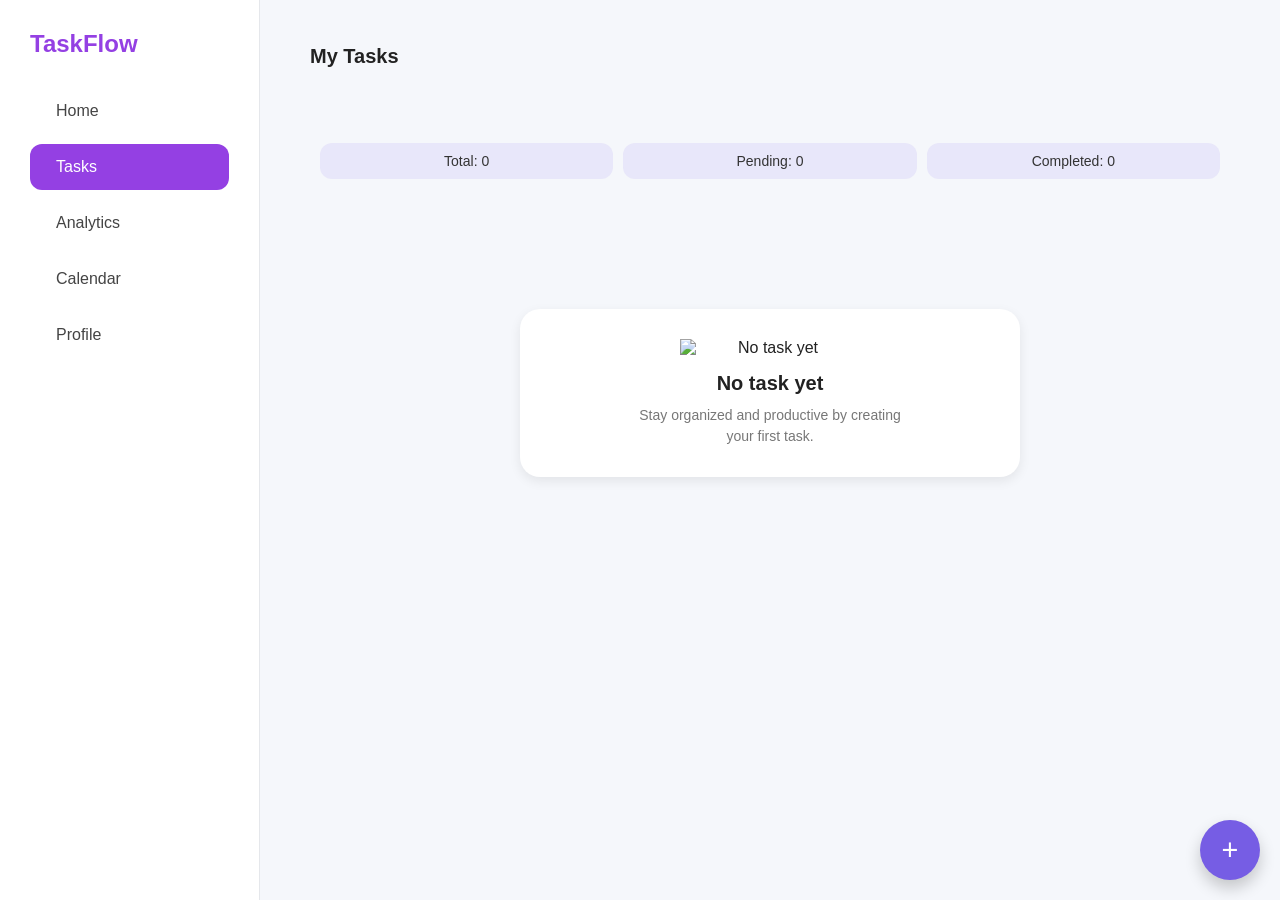
==== index.html @ 69f1e605 "update" ====
<!DOCTYPE html>
<html lang="en">
<head>
    <meta charset="UTF-8">
    <meta name="viewport" content="width=device-width, initial-scale=1.0">
    <title>My Tasks</title>
    <link rel="stylesheet" href="css/task.css">
    <link rel="stylesheet" href="css/style.css">
    <link rel="stylesheet" href="css/responsive.css">
    
</head>
<body>
<div class="app">
    <aside class="sidebar">

        <h2>TaskFlow</h2>

        <nav>

            <a href="dashboard.html">
                <i data-lucide="house"></i>
                <span>Home</span>
            </a>

            <a href="index.html" class="active">
                <i data-lucide="check-square"></i>
                <span>Tasks</span>
            </a>

            <a href="analytics.html">
                <i data-lucide="bar-chart-3"></i>
                <span>Analytics</span>
            </a>

            <a href="calendar.html">
                <i data-lucide="calendar-days"></i>
                <span>Calendar</span>
            </a>

            <a href="profile.html">
                <i data-lucide="user"></i>
                <span>Profile</span>
            </a>

        </nav>

    </aside>

    <main class="dashboards">
        <div class="header-div">
            <div class="header-title">
                <h2>My Tasks</h2>    
            </div>
            <div class="icons">
                <a href="#">
                    <i class="bx bx-search"></i>
                </a>
            </div>
        </div>

        <!-- ALL CONTENT TO HIDE WHEN FORM OPENS -->
        <div id="main-content">
            <div class="dashboard">
                <div class="box">
                    <p>Total: <span id="total-count">0</span></p>
                </div>
                <div class="box">
                    <p>Pending: <span id="pending-count">0</span></p>
                </div>
                <div class="box">
                    <p>Completed: <span id="completed-count">0</span></p>
                </div>
            </div>

            <div class="container" id="empty-state">
                <img src="asset/no task.png" alt="No task yet">
                <h2>No task yet</h2>
                <p>Stay organized and productive by creating your first task.</p>
            </div>

            <div class="task-grid" id="task-grid">
            
            </div>
        </div>

        <!-- ADD BUTTON - ALWAYS VISIBLE -->
        <button id="open-form" class="add-btn">+</button>

        <!-- Load External Form -->
        <div id="form-container"></div>

    </main>
</div>

<div class="bottom-nav">

    <a href="dashboard.html"  class="nav-item">
        <i data-lucide="house"></i>
        <span>Home</span>
    </a>

    <a href="index.html" class="nav-item active">
        <i data-lucide="check-square"></i>
        <span>Tasks</span>
    </a>

    <a href="analytics.html" class="nav-item">
        <i data-lucide="bar-chart-3"></i>
        <span>Analytics</span>
    </a>

    <a href="calendar.html" class="nav-item">
        <i data-lucide="calendar-days"></i>
        <span>Calendar</span>
    </a>

    <a href="profile.html" class="nav-item">
        <i data-lucide="user"></i>
        <span>Profile</span>
    </a>

</div>
<script src="https://unpkg.com/lucide@latest"></script>
<script>lucide.createIcons();</script>
<script src="task.js"></script>
</body>
</html>
---- css/task.css ----
* {
    margin: 0;
    padding: 0;
    box-sizing: border-box;
    font-family: 'Segoe UI', Roboto, sans-serif;
}

:root {
    --primary-color: #765DE4;
    --secondary-color: #F5F5F5;
    --text-color: #333;
    --secondary-text-color: #000;
    --background-color: #fff;
    --card-bg: #ffffff;
    --border-radius: 12px;
    --shadow: 0 4px 12px rgba(0, 0, 0, 0.08);
}

.app{
    display: grid;
    grid-template-columns:260px 1fr;
    min-height:100vh;
}

body {
    background: var(--background-color);
    color: var(--text-color);
}

/* ==========================
   SIDEBAR
========================== */

.sidebar{
    background:white;
    border-right:1px solid var(--border);
    padding:30px;
}

.sidebar h2{
    color:var(--primary);
    margin-bottom:30px;
}

.sidebar nav{
    display:flex;
    flex-direction:column;
    gap:10px;
}

.sidebar a{
    padding:14px;
    border-radius:12px;
    color:#444;
    transition:.3s;
}

.sidebar a:hover,
.sidebar a.active{
    background:var(--primary);
    color:white;
}

/* --- Navbar --- */
.dashboards{
    padding:30px;
    padding-bottom:100px;
}

.header-div {
    display:flex;
    justify-content:space-between;
    align-items:center;
    margin-bottom:30px;
}

.header-title {
    display: flex;
    justify-content: space-between;
    align-items: center;
    padding: 15px 20px;
    font-size: 18px;
}

.header-title h2 {
    font-size: 20px;
}

.icons {
    display: flex;
    align-items:center;
    gap:15px;
    font-size: 22px;
}

.icons a {
    color: var(--text-color);
    text-decoration: none;
}

.bottom-nav{
    display: none;
}

/* --- Dashboard --- */
.dashboard {
    display: flex;
    justify-content: center;
    gap: 10px;
    margin: 10px 0;
    padding: 0 10px;
    flex-wrap: wrap;
}

.dashboard .box {
    background: rgba(118, 93, 228, 0.1);
    padding: 10px 15px;
    border-radius: var(--border-radius);
    font-size: 14px;
    color: var(--text-color);
    flex: 1 1 100px;
    text-align: center;
}

/* --- Empty State --- */
.container {
    display: flex;
    flex-direction: column;
    justify-content: center;
    align-items: center;
    text-align: center;
    max-width: 500px;
    margin: 30px auto;
    padding: 30px 20px;
    border-radius: 20px;
    box-shadow: var(--shadow);
    background: var(--card-bg);
}

.container img {
    width: 180px;
    height: auto;
    margin-bottom: 15px;
}

.container h2 {
    font-size: 20px;
    margin-bottom: 10px;
}

.container p {
    color: #777;
    max-width: 280px;
    line-height: 1.5;
    font-size: 14px;
}

/* --- Add Button --- */
.add-btn {
    position: fixed;
    bottom: 20px;
    right: 20px;
    width: 60px;
    height: 60px;
    border: none;
    border-radius: 50%;
    background: var(--primary-color);
    color: white;
    font-size: 1.8rem;
    cursor: pointer;
    box-shadow: 0 8px 16px rgba(0, 0, 0, 0.2);
    z-index: 200;
    transition: all 0.3s ease;
}

.add-btn:hover {
    transform: scale(1.1);
    box-shadow: 0 0 15px var(--primary-color);
}

/* --- Task Form --- */
.task-model {
    display: none;
    flex-direction: column;
    gap: 18px;
    max-width: 450px;
    margin: 20px auto;
    border: 2px solid var(--primary-color);
    border-radius: 20px;
    box-shadow: var(--shadow);
    padding: 25px 20px;
    background: var(--card-bg);
    width: 90%;
}

.back-btn {
    background: none;
    border: none;
    color: var(--primary-color);
    font-size: 16px;
    cursor: pointer;
    margin-bottom: 5px;
    text-align: left;
}

.task-model h2 {
    font-size: 20px;
    text-align: center;
}

.form-group {
    display: flex;
    flex-direction: column;
    gap: 6px;
}

.form-group label {
    font-size: 14px;
    color: var(--text-color);
    font-weight: 500;
}

.task-model input,
.task-model textarea {
    width: 100%;
    padding: 12px;
    border: 1px solid #ddd;
    border-radius: var(--border-radius);
    font-size: 14px;
    background: var(--card-bg);
    color: var(--text-color);
}

.task-model input:focus,
.task-model textarea:focus {
    border-color: var(--primary-color);
    outline: none;
    border-width: 2px;
}

.due {
    display: grid;
    grid-template-columns: 1fr 1fr;
    gap: 15px;
}

/* --- Buttons Group --- */
.cate-group, .priority-group {
    display: flex;
    flex-wrap: wrap;
    gap: 8px;
    margin-top: 4px;
}

.cate-btn, .priority-btn {
    padding: 8px 14px;
    background-color: rgba(118, 93, 228, 0.2);
    border-radius: 20px;
    color: var(--secondary-text-color);
    border: none;
    cursor: pointer;
    font-size: 13px;
    transition: all 0.3s ease;
}

.cate-btn.active, .priority-btn.active {
    background-color: var(--primary-color);
    color: white;
}

.save-btn {
    width: 100%;
    padding: 12px;
    background: var(--primary-color);
    color: white;
    border: none;
    border-radius: var(--border-radius);
    font-size: 15px;
    font-weight: 600;
    cursor: pointer;
    transition: transform 0.2s;
}

.save-btn:hover {
    transform: translateY(-2px);
}

/* --- Task Grid --- */
.task-grid {
    display: grid;
    grid-template-columns: repeat(auto-fit, minmax(280px, 1fr));
    gap: 15px;
    padding: 15px;
    max-width: 1200px;
    margin: 0 auto;
}

.task-card {
    background: var(--card-bg);
    border: 1px solid #eee;
    border-radius: 16px;
    padding: 18px;
    box-shadow: var(--shadow);
    transition: 0.2s;
    /* ✅ Fix text overflow */
    overflow: hidden;
    word-wrap: break-word;
    white-space: normal;
}

.task-card.completed {
    opacity: 0.6;
    text-decoration: line-through;
}

.card-header {
    display: flex;
    justify-content: space-between;
    align-items: flex-start;
    margin-bottom: 10px;
    /* ✅ Prevent title overflow */
    flex-wrap: wrap;
    gap: 8px;
}

.card-header h3 {
    font-size: 16px;
    color: var(--secondary-text-color);
    /* ✅ Wrap long text */
    word-break: break-all;
    line-height: 1.4;
}

.card-icons span {
    padding: 5px 8px;
    border-radius: 6px;
    cursor: pointer;
    margin-left: 4px;
    font-size: 16px;
    border: 1px solid var(--text-color);
    flex-shrink: 0;
}

.complete-btn { color: green; }
.delete-btn { color: red; }

.card-body {
    color: #666;
    font-size: 14px;
    line-height: 1.5;
    margin-bottom: 12px;
    /* ✅ Fix description overflow */
    word-wrap: break-word;
    overflow-wrap: break-word;
    white-space: normal;
}

.card-footer {
    display: flex;
    gap: 8px;
    flex-wrap: wrap;
    margin-bottom: 8px;
}

.priority-high {
    background: #ff4d4d;
    color: white;
    padding: 4px 10px;
    border-radius: 12px;
    font-size: 12px;
    flex-shrink: 0;
}
.priority-medium {
    background: #ffb84d;
    color: white;
    padding: 4px 10px;
    border-radius: 12px;
    font-size: 12px;
    flex-shrink: 0;
}
.priority-low {
    background: #28a745;
    color: white;
    padding: 4px 10px;
    border-radius: 12px;
    font-size: 12px;
    flex-shrink: 0;
}

.task-cate {
    background: rgba(118, 93, 228, 0.15);
    color: var(--primary-color);
    padding: 4px 10px;
    border-radius: 12px;
    font-size: 12px;
    font-weight: 600;
    flex-shrink: 0;
}

.card-deadline {
    display: flex;
    justify-content: space-between;
    font-size: 12px;
    color: #777;
    border-top: 1px solid #eee;
    padding-top: 8px;
    flex-wrap: wrap;
    gap: 4px;
}



/* ==========================
   DARK MODE
========================== */

body.dark {
    background: #121212;
    color: #e0e0e0;
}

/* Sidebar */
body.dark .sidebar {
    background: #1a1a2e;
    border-right-color: #2a2a2a;
}

body.dark .sidebar a {
    color: #ccc;
}

body.dark .sidebar a:hover,
body.dark .sidebar a.active {
    background: #7c3aed;
    color: white;
}

/* Header & page text */
body.dark .header-title h2,
body.dark h2,
body.dark h3 {
    color: #e0e0e0;
}

body.dark .icons a {
    color: #e0e0e0;
}

/* Stats boxes */
body.dark .dashboard .box {
    background: rgba(118, 93, 228, 0.25);
    color: #e0e0e0;
}

/* Task cards */
body.dark .task-card {
    background: #1e1e1e;
    border-color: #333;
    color: #e0e0e0;
}

body.dark .card-header h3 {
    color: #e0e0e0;
}

body.dark .card-body,
body.dark .card-body p {
    color: #bbb;
}

body.dark .card-deadline {
    color: #aaa;
    border-top-color: #333;
}

body.dark .card-icons span {
    border-color: #555;
    color: #ccc;
}

body.dark .complete-btn { color: #4ade80; }
body.dark .delete-btn   { color: #f87171; }

/* Category & priority tags */
body.dark .task-cate {
    background: rgba(118, 93, 228, 0.3);
    color: #c4b5fd;
}

/* Empty state */
body.dark .container {
    background: #1e1e1e;
    color: #e0e0e0;
}

body.dark .container p {
    color: #aaa;
}

/* Create task form */
body.dark .task-model {
    background: #1e1e1e;
    border-color: #7c3aed;
    color: #e0e0e0;
}

body.dark .task-model h2 {
    color: #e0e0e0;
}

body.dark .form-group label {
    color: #ccc;
}

body.dark .task-model input,
body.dark .task-model textarea {
    background: #2a2a2a;
    border-color: #444;
    color: #e0e0e0;
}

body.dark .task-model input::placeholder,
body.dark .task-model textarea::placeholder {
    color: #666;
}

body.dark .task-model input:focus,
body.dark .task-model textarea:focus {
    border-color: #7c3aed;
}

body.dark .cate-btn,
body.dark .priority-btn {
    background: rgba(118, 93, 228, 0.25);
    color: #e0e0e0;
}

body.dark .cate-btn.active,
body.dark .priority-btn.active {
    background: #7c3aed;
    color: white;
}

body.dark .back-btn {
    color: #a78bfa;
}
---- css/style.css ----
/* ==========================
   GLOBAL
========================== */

*{
    margin:0;
    padding:0;
    box-sizing:border-box;
    font-family:'Segoe UI',sans-serif;
}

:root{
    --primary: rgb(148, 64, 227);
    --primary-dark:blueviolet;
    --background:#f5f7fb;
    --card:#ffffff;
    --text:#222;
    --gray:#777;
    --border:#e5e7eb;
    --danger:#ef4444;
    --card-bg: #ffffff;
    --shadow: 0 4px 12px rgba(0, 0, 0, 0.08);
}

body{
    background:var(--background);
    color:var(--text);
    min-height:100vh;
}

a{
    text-decoration:none;
}

img{
    display:block;
    max-width:100%;
}

/* ==========================
   APP LAYOUT
========================== */

.app{
    display:grid;
    grid-template-columns:260px 1fr;
    min-height:100vh;
}

/* ==========================
   SIDEBAR
========================== */

.sidebar{
    background:white;
    border-right:1px solid var(--border);
    padding:30px;
}

.sidebar h2{
    color:var(--primary);
    margin-bottom:30px;
}

.sidebar-brand{
    display:flex;
    align-items:center;
    gap:10px;
    margin-bottom:30px;
}

.sidebar-brand h2{
    color:var(--primary);
    margin-bottom:0;
}

.sidebar-logo{
    width:36px;
    height:36px;
    object-fit:contain;
    border-radius:8px;
}

.sidebar nav{
    display:flex;
    flex-direction:column;
    gap:10px;
}

.sidebar a{
    padding:14px;
    border-radius:12px;
    color:#444;
    transition:.3s;
}

.sidebar a:hover,
.sidebar a.active{
    background:var(--primary);
    color:white;
}

/* ==========================
   REGISTER PAGE
========================== */

.register-container{
    min-height:100vh;
    display:flex;
    justify-content:center;
    align-items:center;
    padding:20px;
}

.register-card{
    width:100%;
    max-width:600px;
    background:white;
    padding:40px;
    border-radius:20px;
    box-shadow:0 5px 20px rgba(0,0,0,.08);
}

.register-card h1{
    margin-bottom:10px;
}

.register-card p{
    color:var(--gray);
    margin-bottom:25px;
}

/* ==========================
   FORM ELEMENTS
========================== */

.form-group{
    margin-bottom:20px;
}

.form-group label{
    display:block;
    margin-bottom:8px;
    font-weight:600;
}

.form-group input,
.form-group textarea,
.form-group select{
    width:100%;
    padding:14px;
    border:1px solid var(--border);
    border-radius:12px;
    outline:none;
    font-size:1rem;
}

.form-group textarea{
    min-height:120px;
    resize:vertical;
}

.form-group input:focus,
.form-group textarea:focus,
.form-group select:focus{
    border-color:var(--primary);
}

.submit-btn,
.task-form button{
    width:100%;
    padding:15px;
    border:none;
    border-radius:12px;
    background:var(--primary);
    color:white;
    font-size:1rem;
    font-weight:600;
    cursor:pointer;
    transition:.3s;
}

.submit-btn:hover,
.task-form button:hover{
    background:var(--primary-dark);
}

/* ==========================
   DASHBOARD
========================== */

.dashboard{
    padding:30px;
    padding-bottom:100px;
}

.dashboard-header{
    display:flex;
    justify-content:space-between;
    align-items:center;
    margin-bottom:30px;
}

.user-info h1{
    margin-bottom:5px;
}

.user-info p{
    color:var(--gray);
}

.header-actions{
    display:flex;
    align-items:center;
    gap:15px;
}

.notification-btn{
    width:50px;
    height:50px;
    border:none;
    border-radius:50%;
    background:white;
    cursor:pointer;
    box-shadow:0 2px 10px rgba(0,0,0,.08);
    font-size:1.2rem;
}

.profile-area img{
    width:55px;
    height:55px;
    border-radius:50%;
    object-fit:cover;
}

.bottom-nav{
    display:none;
}

.nav-item{
    flex:1;
    display:flex;
    flex-direction:column;
    align-items:center;
    justify-content:center;
    text-decoration:none;
    color:#777;
    font-size:.8rem;
}

.nav-item span{
    font-size:1.2rem;
    margin-bottom:2px;
}

.nav-item.active{
    color: var(--primary);
    font-weight:600;
}

.sidebar a{
    display:flex;
    align-items:center;
    gap:12px;
}

.sidebar a svg{
    width:20px;
    height:20px;
}

.nav-item{
    flex:1;
    display:flex;
    flex-direction:column;
    align-items:center;
    justify-content:center;
    gap:4px;
}

.nav-item svg{
    width:22px;
    height:22px;
}

/* ==========================
   ANALYTICS LINK
========================== */

.dashboard-links{
    margin-bottom:20px;
}

.dashboard-links a{
    color: var(--primary);
    font-weight:600;
}

/* ==========================
   ANALYTICS CARDS
========================== */

.stats-grid{
    display:grid;
    grid-template-columns:repeat(auto-fit,minmax(220px,1fr));
    gap:20px;
    margin-bottom:30px;
}

.stat-card{
    background:white;
    padding:25px;
    border-radius:18px;
    box-shadow:0 2px 10px rgba(0,0,0,.05);
    text-align:center;
}

.stat-card h3{
    color:var(--gray);
    margin-bottom:10px;
}

.stat-card h1{
    color:var(--primary);
}

.task-check{
    display:flex;
    align-items:center;
    gap:12px;
}

.task-check input{
    width:18px;
    height:18px;
    cursor:pointer;
}

.completed-task{
    text-decoration:line-through;
    color:#999;
}

.task-card.completed{
    border-left:5px solid #22c55e;
}

/* ==========================
   EMPTY STATE
========================== */

.empty-state{
    background:white;
    border-radius:20px;
    padding:100px 20px;
    text-align:center;
    box-shadow:0 2px 10px rgba(0,0,0,.05);
}

.empty-state h2{
    color:#999;
    margin-bottom:15px;
}

.empty-state p{
    color:var(--gray);
}

/* ==========================
   TASK LIST
========================== */

.task-list{
    display:grid;
    gap:20px;
}

.task-card{
    background:white;
    padding:20px;
    border-radius:18px;
    box-shadow:0 2px 10px rgba(0,0,0,.05);
    cursor:pointer;
    transition:.3s;
}

.task-card:hover{
    transform:translateY(-3px);
}

.task-header{
    display:flex;
    justify-content:space-between;
    align-items:center;
    margin-bottom:10px;
}

.task-card h3{
    margin-bottom:5px;
}

.task-card p{
    color:var(--gray);
    margin-bottom:10px;
}

.delete-btn{
    border:none;
    background:none;
    cursor:pointer;
    font-size:1.2rem;
}

/* ==========================
   PRIORITIES
========================== */

.priority{
    display:inline-block;
    padding:6px 12px;
    border-radius:20px;
    font-size:.85rem;
    font-weight:600;
}

.priority.low{
    background:#dcfce7;
}

.priority.medium{
    background:#fef3c7;
}

.priority.high{
    background:#fee2e2;
}

/* ==========================
   FLOATING BUTTON
========================== */

.fab{
    position:fixed;
    bottom:30px;
    right:30px;

    width:65px;
    height:65px;

    border-radius:50%;

    background:var(--primary);
    color:white;

    display:flex;
    justify-content:center;
    align-items:center;

    font-size:2rem;
    font-weight:bold;

    box-shadow:0 5px 20px rgba(0,0,0,.2);

    z-index:1000;
}

/* ==========================
   MOBILE NAVIGATION
========================== */

.bottom-nav{
    display:none;
}

.nav-item{
    color:#777;
    font-size:1.3rem;
}

.nav-item .active{
    color:var(--primary);
}

/* --- Empty State --- */
.container {
    display: flex;
    flex-direction: column;
    justify-content: center;
    align-items: center;
    text-align: center;
    max-width: 500px;
    margin: 30px auto;
    padding: 30px 20px;
    border-radius: 20px;
    box-shadow: var(--shadow);
    background: var(--card-bg);
}

.container img {
    width: 180px;
    height: auto;
    margin-bottom: 15px;
}

.container h2 {
    font-size: 20px;
    margin-bottom: 10px;
}

.container p {
    color: #777;
    max-width: 280px;
    line-height: 1.5;
    font-size: 14px;
}

.calendar-container{
    background:white;
    padding:25px;
    border-radius:20px;
    margin-bottom:25px;
}

.calendar-header{
    display:flex;
    justify-content:space-between;
    align-items:center;
    margin-bottom:20px;
}

.calendar-header button{
    border:none;
    background:#6c4cff;
    color:white;
    padding:10px 15px;
    border-radius:10px;
    cursor:pointer;
}

.weekdays{
    display:grid;
    grid-template-columns:repeat(7,1fr);
    text-align:center;
    font-weight:600;
    margin-bottom:10px;
}

.calendar-grid{
    display:grid;
    grid-template-columns:repeat(7,1fr);
    gap:10px;
}

.calendar-day{
    min-height:90px;
    background:#f5f7fb;
    border-radius:12px;
    padding:10px;
    cursor:pointer;
    position:relative;
}

.calendar-day:hover{
    background:#ece8ff;
}

.task-indicator{
    position:absolute;
    right:8px;
    bottom:8px;

    width:24px;
    height:24px;

    border-radius:50%;

    background:#6c4cff;
    color:white;

    display:flex;
    align-items:center;
    justify-content:center;

    font-size:.8rem;
}

.calendar-tasks{
    background:white;
    padding:25px;
    border-radius:20px;
}


/* ==========================
   DARK MODE (toggled from profile)
========================== */

body.dark{
    background:#121212;
    color:#e0e0e0;
}

body.dark .sidebar{
    background:#1a1a2e;
    border-right-color:#2a2a2a;
}

body.dark .sidebar h2{
    color:#a78bfa;
}

body.dark .sidebar a{
    color:#ccc;
}

body.dark .sidebar a:hover,
body.dark .sidebar a.active{
    background:#7c3aed;
    color:white;
}

body.dark .stat-card,
body.dark .task-card,
body.dark .empty-state,
body.dark .calendar-container,
body.dark .calendar-tasks,
body.dark .container{
    background:#1e1e1e;
    color:#e0e0e0;
}

body.dark .stat-card h3{
    color:#aaa;
}

body.dark .task-card p{
    color:#aaa;
}

body.dark .notification-btn{
    background:#1e1e1e;
    color:#e0e0e0;
}

body.dark main.dashboard,
body.dark .dashboard{
    background:#121212;
}

body.dark .calendar-day{
    background:#2a2a2a;
    color:#e0e0e0;
}

body.dark .calendar-day:hover{
    background:#3a3060;
}

body.dark h1,
body.dark h2,
body.dark h3{
    color:#e0e0e0;
}

body.dark .user-info p{
    color:#aaa;
}
---- css/responsive.css ----
/* ======================
   LAPTOP
====================== */

@media (max-width:1200px){

    .dashboard{
        padding:20px;
    }

}

/* ==========================
   TABLET
========================== */

@media (max-width:1024px){

    .stats-grid{
        grid-template-columns:repeat(2,1fr);
    }

}

/* ==========================
   MOBILE
========================== */

@media (max-width:768px){

    .sidebar{
        display:none;
    }

    .app{
        display:block;
    }

    .dashboard{
        padding:20px;
        padding-bottom:100px;
    }

    .dashboards{
        padding:20px;
        padding-bottom:100px;
    }

    .dashboard-header{
        flex-direction:column;
        gap:20px;
        text-align:center;
    }

    .header-div{
        flex-direction:column;
        gap:20px;
        text-align:center;
    }

    .stats-grid{
        grid-template-columns:1fr;
    }

    .bottom-nav{
        display:flex;
        justify-content:space-around;
        align-items:center;

        position:fixed;
        bottom:0;
        left:0;

        width:100%;
        height:70px;

        background:white;
        border-top:1px solid #e5e7eb;

        z-index:1000;
    }

    .bottom-nav a span{
        font-size: 1rem;
    }

    .calendar-grid{
        gap:5px;
    }

    .calendar-day{
        min-height:70px;
        font-size:.85rem;
    }



    .register-card,
    .task-form{
        padding:25px;
    }

}

/* ==========================
   SMALL PHONES
========================== */

@media (max-width:480px){

    .dashboard{
        padding:15px;
        padding-bottom:100px;
    }

    .register-card,
    .task-form{
        padding:20px;
    }

    .dashboard-header h1{
        font-size:1.5rem;
    }

    .add-btn {
        width: 55px;
        height: 55px; 
        font-size: 1.6rem; 
        bottom: 15px; 
        right: 15px; 
    }

    .header-title { 
        padding: 12px 15px; 
    }

    .header-title h2 {
        font-size: 18px;
    }
    
    .icons { 
        font-size: 20px; 
        gap: 10px; 
    }

    .dashboard .box { 
        font-size: 13px; 
        padding: 8px 12px; 
    }

    .container { 
        margin: 20px 15px; 
        padding: 20px 15px; 
    }

    .container img { 
        width: 140px; 
    }

    .task-model { 
        padding: 20px 15px; gap: 15px; 
    }

    .due { 
        grid-template-columns: 1fr; 
    }

    .task-grid { 
        padding: 10px; 
        gap: 10px; 
    }

    .task-card { 
        padding: 15px; 
    }
}
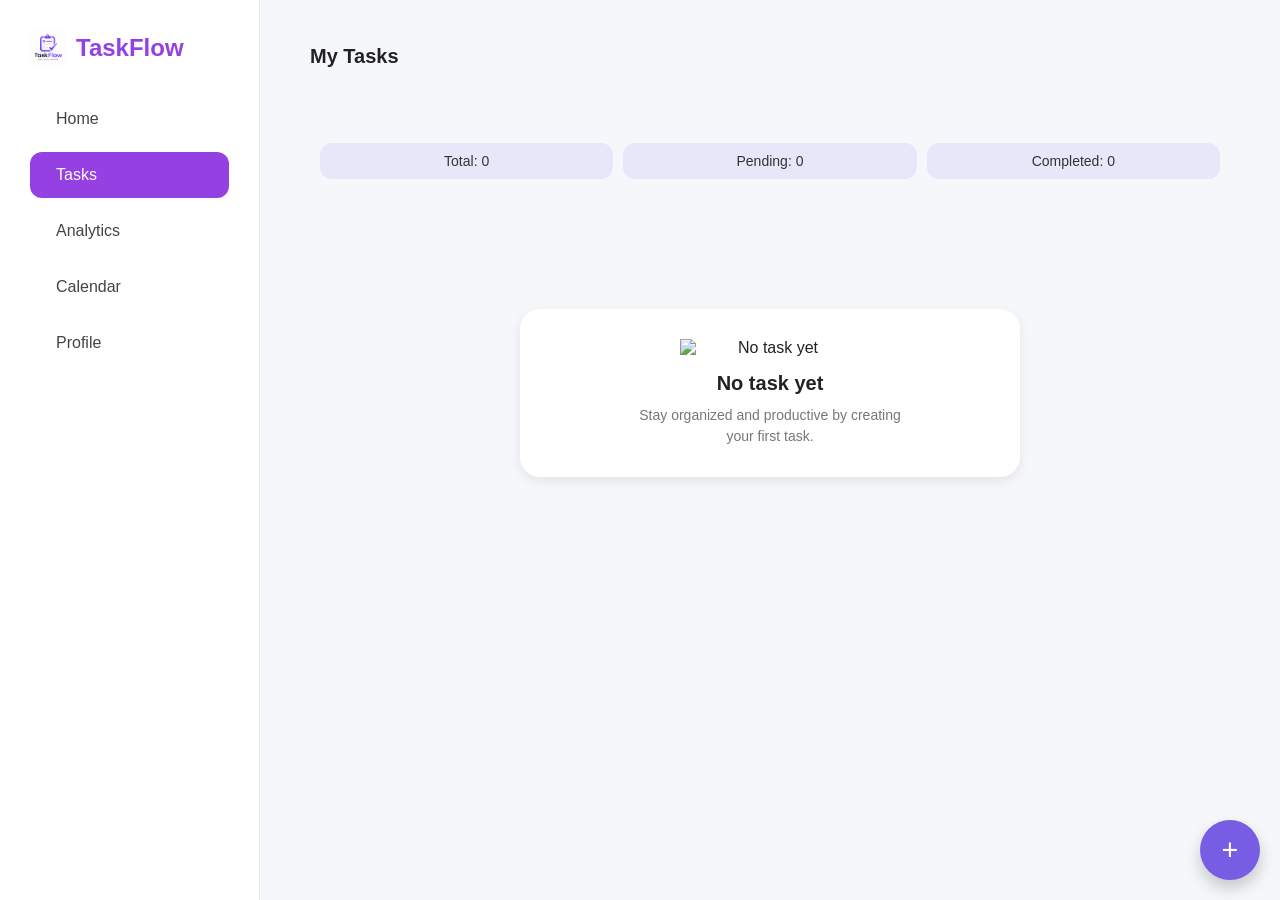
==== commit 0b0f5fc6: "update" ====
--- a/index.html
+++ b/index.html
@@ -4,16 +4,21 @@
     <meta charset="UTF-8">
     <meta name="viewport" content="width=device-width, initial-scale=1.0">
     <title>My Tasks</title>
+    <link rel="icon" type="image/png" href="asset/favicon.png">
     <link rel="stylesheet" href="css/task.css">
     <link rel="stylesheet" href="css/style.css">
     <link rel="stylesheet" href="css/responsive.css">
     
 </head>
 <body>
+<script>if(localStorage.getItem("darkMode")==="true")document.body.classList.add("dark");</script>
 <div class="app">
     <aside class="sidebar">
 
-        <h2>TaskFlow</h2>
+        <div class="sidebar-brand">
+            <img src="asset/logo.png" alt="TaskFlow logo" class="sidebar-logo">
+            <h2>TaskFlow</h2>
+        </div>
 
         <nav>
 
